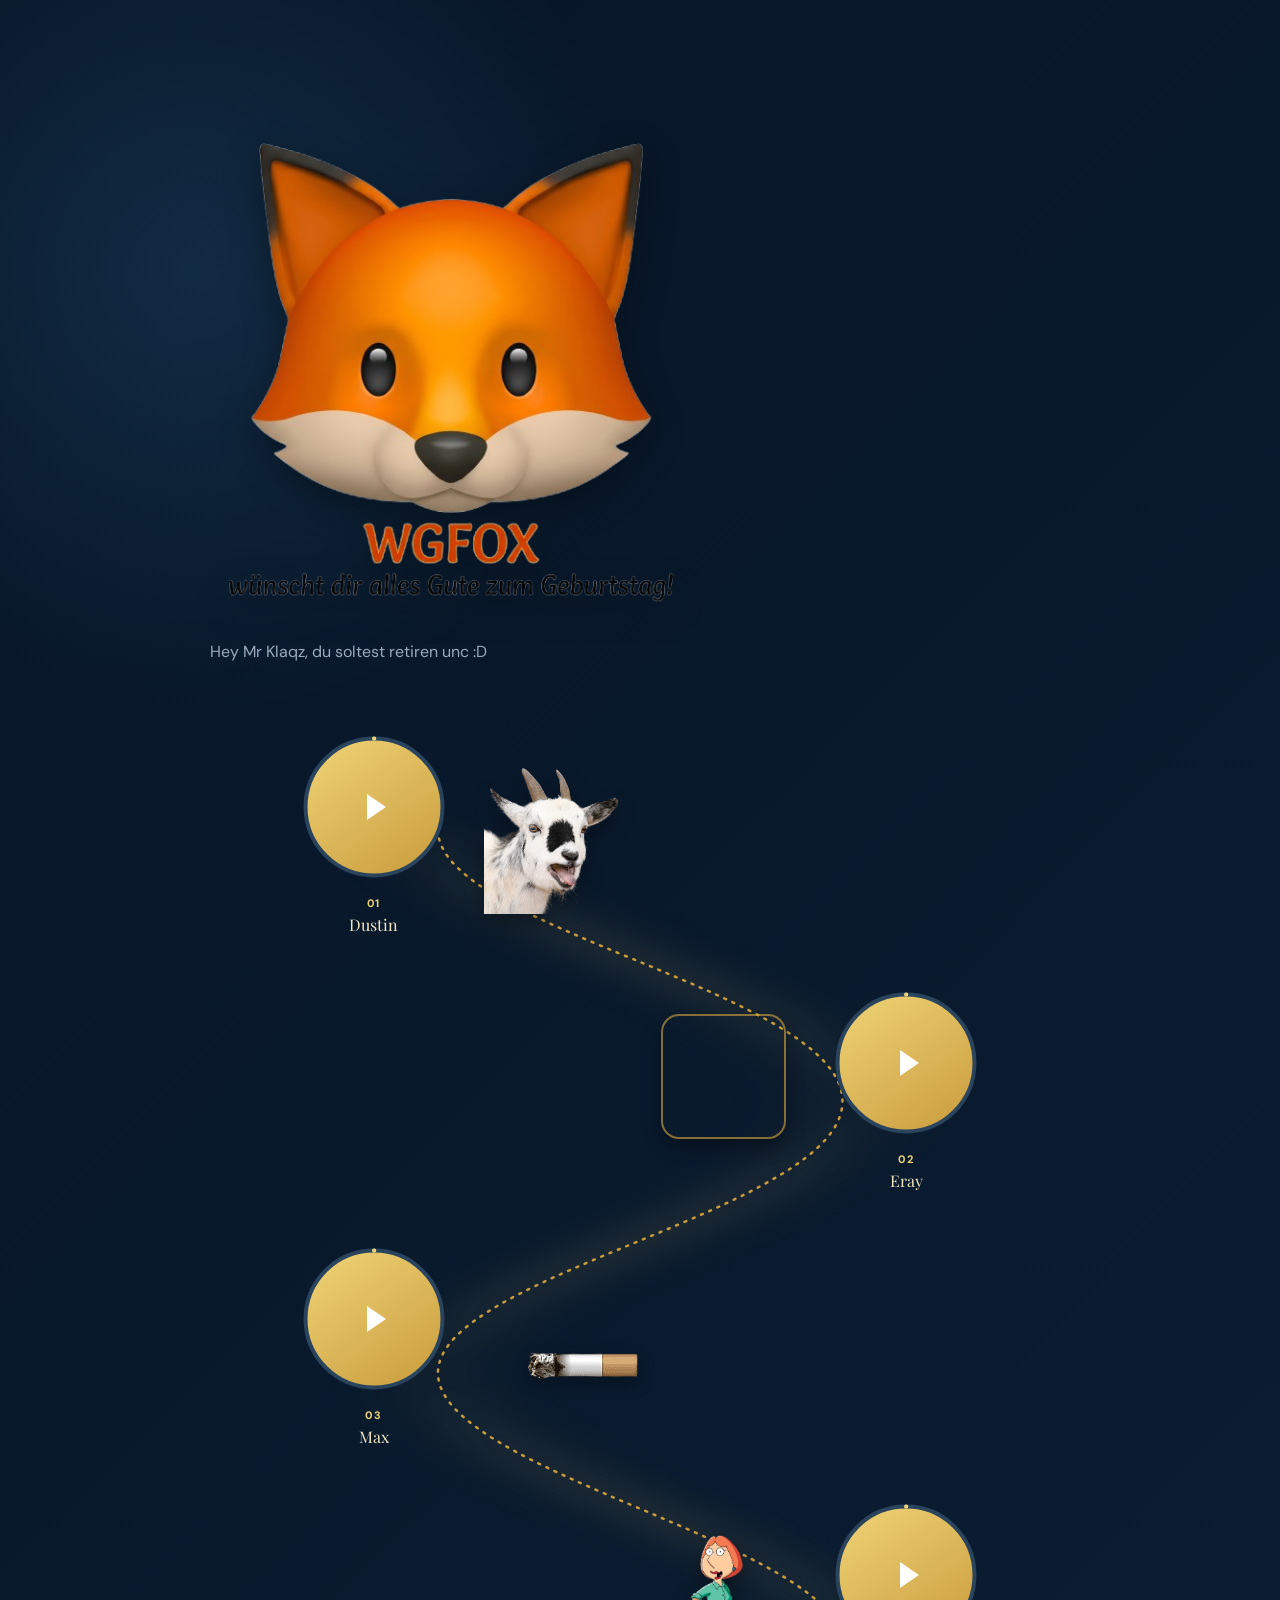
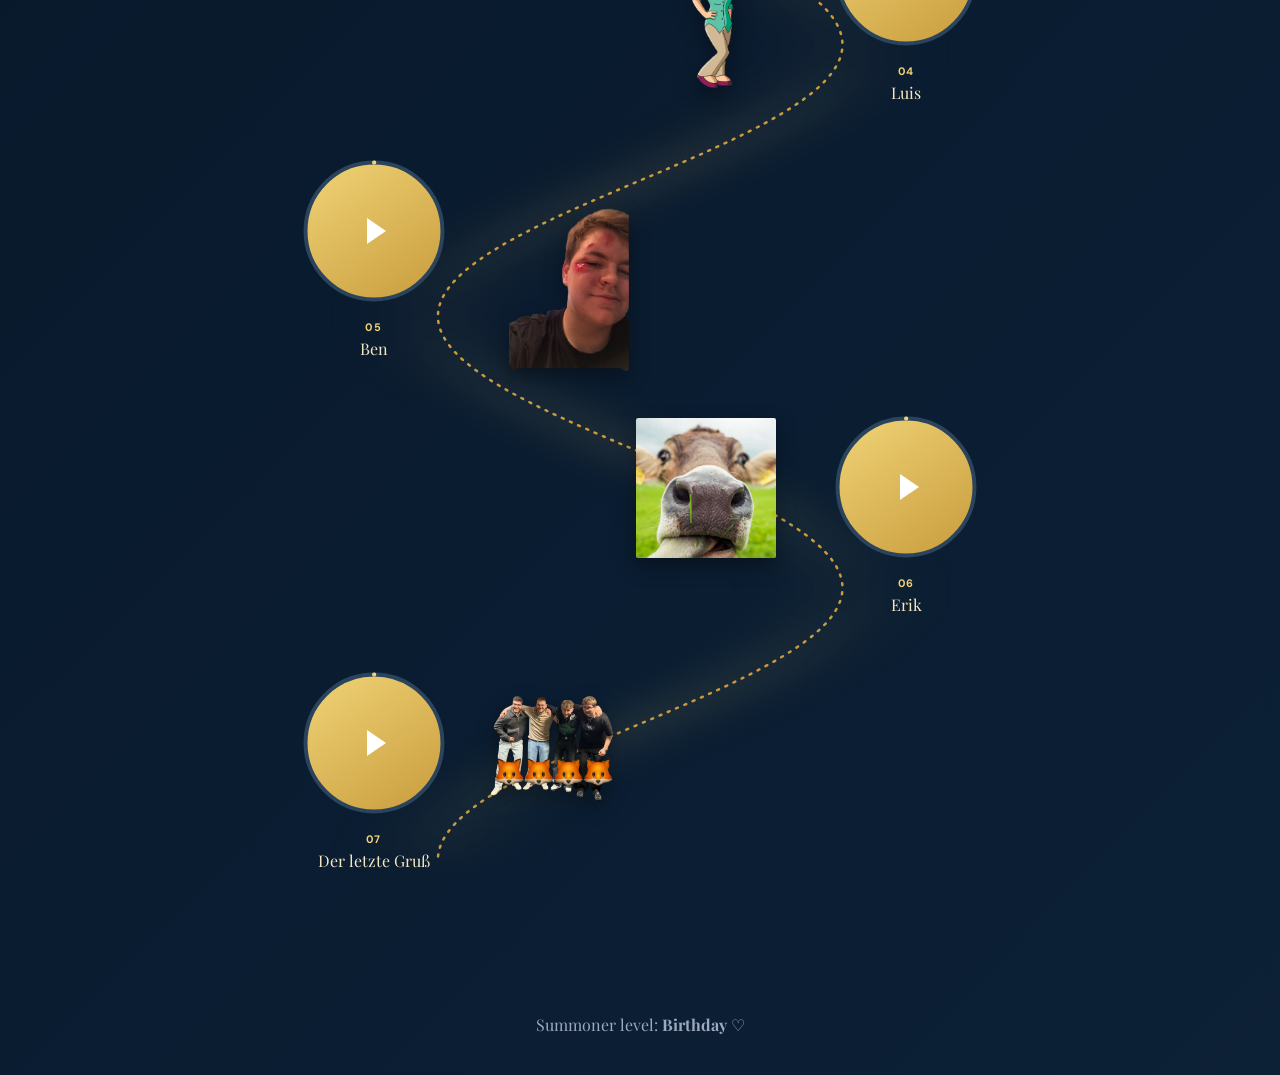
==== index.html @ 8892eaad "Create birthday audio website Co-authored-by: Copilot <223556219+Copilot@users.noreply.github.com>" ====
<!doctype html>
<html lang="de">
  <head>
    <meta charset="UTF-8" />
    <meta
      name="viewport"
      content="width=device-width, initial-scale=1, maximum-scale=1, user-scalable=no"
    />
    <meta name="theme-color" content="#071526" />
    <meta
      name="description"
      content="Happy Birthday Mr Klaqz - persönliche Audionachrichten."
    />
    <title>Happy Birthday Mr Klaqz</title>
    <link rel="preconnect" href="https://fonts.googleapis.com" />
    <link rel="preconnect" href="https://fonts.gstatic.com" crossorigin />
    <link
      href="https://fonts.googleapis.com/css2?family=DM+Sans:wght@400;500;700&family=Playfair+Display:wght@600;700&display=swap"
      rel="stylesheet"
    />
    <link rel="stylesheet" href="styles.css" />
    <script src="script.js" defer></script>
  </head>
  <body>
    <main class="page-shell">
      <header class="intro">
        <img
          class="birthday-image"
          src="media/Gemini_Generated_Image_egxmivegxmivegxm-removebg-preview.png"
          alt="WGFOX wünscht dir alles Gute zum Geburtstag"
        />
        <p class="intro-copy">
          Hey Mr Klaqz, du soltest retiren unc :D
        </p>
      </header>

      <section class="audio-grid" aria-label="Audionachrichten">
        <svg class="timeline-path" viewBox="0 0 100 1000" preserveAspectRatio="none" aria-hidden="true">
          <path class="timeline-glow" d="M22 55 C22 110 78 145 78 205 S22 300 22 355 S78 450 78 505 S22 600 22 655 S78 750 78 805 S22 900 22 955" />
          <path class="timeline-line" d="M22 55 C22 110 78 145 78 205 S22 300 22 355 S78 450 78 505 S22 600 22 655 S78 750 78 805 S22 900 22 955" />
        </svg>
        <div class="audio-row" aria-label="Erste Reihe">
          <article class="audio-card" data-audio="audio/Dustin.mp3">
          <div class="start-station">
            <button class="audio-button" type="button" aria-label="Nachricht 1 abspielen">
              <svg class="progress-ring" viewBox="0 0 120 120" aria-hidden="true">
                <circle class="ring-track" cx="60" cy="60" r="52" />
                <circle class="ring-progress" cx="60" cy="60" r="52" />
              </svg>
              <span class="play-icon" aria-hidden="true"></span>
              <span class="pause-icon" aria-hidden="true"><i></i><i></i></span>
            </button>
            <img class="wgfox-side-image" src="media/Goat_-_Colchester_Zoo-removebg-preview.png" alt="Ziege" />
          </div>
          <div class="audio-label">
            <span class="audio-number">01</span>
            <span class="audio-title">Dustin</span>
          </div>
          <audio preload="none"><source src="audio/Dustin.mp3" type="audio/mpeg" /></audio>
          <p class="audio-status" role="status"></p>
          </article>

          <article class="audio-card" data-audio="audio/ErayAudio.mp3">
          <button class="audio-button" type="button" aria-label="Nachricht 2 abspielen">
            <svg class="progress-ring" viewBox="0 0 120 120" aria-hidden="true">
              <circle class="ring-track" cx="60" cy="60" r="52" />
              <circle class="ring-progress" cx="60" cy="60" r="52" />
            </svg>
            <span class="play-icon" aria-hidden="true"></span>
            <span class="pause-icon" aria-hidden="true"><i></i><i></i></span>
          </button>
          <video class="jarvan-video" autoplay muted loop playsinline aria-label="Jarvan Video">
            <source src="media/jarvan.mp4" type="video/mp4" />
          </video>
          <div class="audio-label">
            <span class="audio-number">02</span>
            <span class="audio-title">Eray</span>
          </div>
          <audio preload="none"><source src="audio/ErayAudio.mp3" type="audio/mpeg" /></audio>
          <p class="audio-status" role="status"></p>
          </article>
        </div>

        <div class="audio-row" aria-label="Zweite Reihe">
          <article class="audio-card" data-audio="audio/MaxAudio.mp3">
          <button class="audio-button" type="button" aria-label="Nachricht 3 abspielen">
            <svg class="progress-ring" viewBox="0 0 120 120" aria-hidden="true">
              <circle class="ring-track" cx="60" cy="60" r="52" />
              <circle class="ring-progress" cx="60" cy="60" r="52" />
            </svg>
            <span class="play-icon" aria-hidden="true"></span>
            <span class="pause-icon" aria-hidden="true"><i></i><i></i></span>
          </button>
          <img class="cigarette-image" src="media/Zigarette.png" alt="Zigarette" />
          <div class="audio-label">
            <span class="audio-number">03</span>
            <span class="audio-title">Max</span>
          </div>
          <audio preload="none"><source src="audio/MaxAudio.mp3" type="audio/mpeg" /></audio>
          <p class="audio-status" role="status"></p>
          </article>

          <article class="audio-card" data-audio="audio/Luis.mp3">
          <button class="audio-button" type="button" aria-label="Nachricht 4 abspielen">
            <svg class="progress-ring" viewBox="0 0 120 120" aria-hidden="true">
              <circle class="ring-track" cx="60" cy="60" r="52" />
              <circle class="ring-progress" cx="60" cy="60" r="52" />
            </svg>
            <span class="play-icon" aria-hidden="true"></span>
            <span class="pause-icon" aria-hidden="true"><i></i><i></i></span>
          </button>
          <img
            class="family-guy-image"
            src="media/FamilyGuy_Single_LoisPose_R7-removebg-preview.png"
            alt="Family Guy Figur"
          />
          <div class="audio-label">
            <span class="audio-number">04</span>
            <span class="audio-title">Luis</span>
          </div>
          <audio preload="none"><source src="audio/Luis.mp3" type="audio/mpeg" /></audio>
          <p class="audio-status" role="status"></p>
          </article>
        </div>
        <div class="audio-row" aria-label="Dritte Reihe">
          <article class="audio-card" data-audio="audio/BenAudio.mp3">
            <button class="audio-button" type="button" aria-label="Nachricht 5 abspielen">
              <svg class="progress-ring" viewBox="0 0 120 120" aria-hidden="true">
                <circle class="ring-track" cx="60" cy="60" r="52" />
                <circle class="ring-progress" cx="60" cy="60" r="52" />
              </svg>
              <span class="play-icon" aria-hidden="true"></span>
              <span class="pause-icon" aria-hidden="true"><i></i><i></i></span>
            </button>
            <img class="ben-image" src="media/Ben.png" alt="Ben" />
            <div class="audio-label">
              <span class="audio-number">05</span>
              <span class="audio-title">Ben</span>
            </div>
            <audio preload="none"><source src="audio/BenAudio.mp3" type="audio/mpeg" /></audio>
            <p class="audio-status" role="status"></p>
          </article>

          <article class="audio-card" data-audio="audio/ErikAudio.mp3">
            <button class="audio-button" type="button" aria-label="Nachricht 6 abspielen">
              <svg class="progress-ring" viewBox="0 0 120 120" aria-hidden="true">
                <circle class="ring-track" cx="60" cy="60" r="52" />
                <circle class="ring-progress" cx="60" cy="60" r="52" />
              </svg>
              <span class="play-icon" aria-hidden="true"></span>
              <span class="pause-icon" aria-hidden="true"><i></i><i></i></span>
            </button>
            <img class="station-six-image" src="media/73f90fd2d8827d2e27d30ad520fdd6305267eca7_full.jpg" alt="Bild neben Station 06" />
            <div class="audio-label">
              <span class="audio-number">06</span>
              <span class="audio-title">Erik</span>
            </div>
            <audio preload="none"><source src="audio/ErikAudio.mp3" type="audio/mpeg" /></audio>
            <p class="audio-status" role="status"></p>
          </article>

          <article class="audio-card" data-audio="audio/Song.mp3">
            <button class="audio-button" type="button" aria-label="Nachricht 7 abspielen">
              <svg class="progress-ring" viewBox="0 0 120 120" aria-hidden="true">
                <circle class="ring-track" cx="60" cy="60" r="52" />
                <circle class="ring-progress" cx="60" cy="60" r="52" />
              </svg>
              <span class="play-icon" aria-hidden="true"></span>
              <span class="pause-icon" aria-hidden="true"><i></i><i></i></span>
            </button>
            <img class="wgfox-final-image" src="media/wgtfox-removebg-preview.png" alt="WGFOX" />
            <div class="audio-label">
              <span class="audio-number">07</span>
              <span class="audio-title">Der letzte Gruß</span>
            </div>
            <audio preload="none"><source src="audio/Song.mp3" type="audio/mpeg" /></audio>
            <p class="audio-status" role="status"></p>
          </article>
        </div>
      </section>

      <footer class="footer-note">Summoner level: <strong>Birthday</strong> ♡</footer>
    </main>
  </body>
</html>
---- styles.css ----
:root {
  --paper: #071526;
  --paper-light: #0c2036;
  --ink: #f4e8c1;
  --muted: #9daabd;
  --accent: #c89b3c;
  --accent-bright: #f0d477;
  --accent-dark: #8b6721;
  --card: rgba(12, 32, 54, 0.88);
  --ring-track: #29445c;
  --shadow: 0 18px 45px rgba(0, 0, 0, 0.28);
}

* { box-sizing: border-box; }

html {
  overflow-x: hidden;
}

body {
  min-width: 320px;
  overflow-x: hidden;
  margin: 0;
  color: var(--ink);
  background:
    radial-gradient(circle at 15% 10%, rgba(38, 84, 121, 0.34), transparent 28rem),
    linear-gradient(135deg, var(--paper), var(--paper-light));
  font-family: "DM Sans", sans-serif;
}

.page-shell {
  width: min(100% - 40px, 860px);
  min-height: 100svh;
  margin: 0 auto;
  padding: clamp(68px, 12vw, 125px) 0 40px;
}

.intro { max-width: 650px; margin-bottom: 65px; }
.birthday-image {
  display: block;
  width: min(100%, 480px);
  height: auto;
  margin: 0 0 34px;
  filter: drop-shadow(0 12px 18px rgba(0, 0, 0, 0.35));
}

.intro-copy {
  max-width: 330px;
  margin: 28px 0 0;
  color: var(--muted);
  font-size: 1rem;
  line-height: 1.65;
}

.audio-grid {
  position: relative;
  display: flex;
  flex-direction: column;
  gap: 0;
  padding: 8px 8% 12px;
}

.timeline-path {
  position: absolute;
  z-index: 0;
  top: 0;
  bottom: 0;
  left: 8%;
  width: 84%;
  height: 100%;
  overflow: visible;
  pointer-events: none;
}

.timeline-path path {
  fill: none;
  stroke-linecap: round;
  vector-effect: non-scaling-stroke;
}

.timeline-glow {
  stroke: rgba(240, 212, 119, 0.22);
  stroke-width: 13;
  filter: blur(7px);
}

.timeline-line {
  stroke: var(--accent);
  stroke-width: 2.5;
  stroke-dasharray: 2 7;
  filter: drop-shadow(0 0 5px rgba(240, 212, 119, 0.9));
}

.audio-row {
  position: relative;
  z-index: 1;
  display: contents;
}

.audio-card {
  position: relative;
  width: 190px;
  min-height: 245px;
  padding: 0 0 20px;
  text-align: center;
  transition: transform 180ms ease;
}

.audio-card:nth-child(odd) { align-self: flex-start; }
.audio-card:nth-child(even) { align-self: flex-end; }
.audio-card:hover { transform: translateY(-4px); }

.start-station {
  position: static;
}

.wgfox-side-image {
  position: absolute;
  top: 16px;
  left: 205px;
  width: 140px;
  height: auto;
  filter: drop-shadow(0 8px 10px rgba(0, 0, 0, 0.35));
}

.wgfox-final-image {
  position: absolute;
  top: 0;
  left: 205px;
  width: 140px;
  height: auto;
  filter: drop-shadow(0 8px 10px rgba(0, 0, 0, 0.35));
}

.station-six-image {
  position: absolute;
  top: 0;
  left: -175px;
  width: 140px;
  height: auto;
  filter: drop-shadow(0 8px 10px rgba(0, 0, 0, 0.35));
}

.jarvan-video {
  position: absolute;
  top: 20px;
  left: -150px;
  width: 125px;
  height: 125px;
  border: 2px solid rgba(200, 155, 60, 0.65);
  border-radius: 18px;
  object-fit: cover;
  box-shadow: 0 8px 18px rgba(0, 0, 0, 0.35);
}

.cigarette-image {
  position: absolute;
  top: 24px;
  left: 170px;
  width: 270px;
  height: auto;
  filter: drop-shadow(0 6px 8px rgba(0, 0, 0, 0.3));
}

.family-guy-image {
  position: absolute;
  top: 0;
  left: -175px;
  width: 160px;
  height: auto;
  filter: drop-shadow(0 8px 10px rgba(0, 0, 0, 0.35));
}

.ben-image {
  position: absolute;
  top: -28px;
  left: 230px;
  width: 120px;
  height: auto;
  filter: drop-shadow(0 8px 10px rgba(0, 0, 0, 0.35));
}

.audio-button {
  position: relative;
  display: grid;
  width: 138px;
  height: 138px;
  margin: 0 auto 20px;
  padding: 0;
  place-items: center;
  border: 0;
  border-radius: 50%;
  color: white;
  background: linear-gradient(145deg, var(--accent-bright), var(--accent));
  cursor: pointer;
  -webkit-tap-highlight-color: transparent;
  transition: transform 180ms ease, background 180ms ease;
}

.audio-button:hover { background: var(--accent); transform: scale(1.035); }
.audio-button:focus-visible { outline: 3px solid var(--accent-bright); outline-offset: 5px; }
.progress-ring { position: absolute; inset: -10px; width: calc(100% + 20px); height: calc(100% + 20px); transform: rotate(-90deg); overflow: visible; }
.progress-ring circle { fill: none; stroke-width: 3; }
.ring-track { stroke: var(--ring-track); }
.ring-progress {
  stroke: var(--accent-bright);
  stroke-linecap: round;
  stroke-dasharray: 327;
  stroke-dashoffset: 327;
  transition: stroke-dashoffset 100ms linear;
}

.play-icon {
  width: 0;
  height: 0;
  margin-left: 6px;
  border-top: 13px solid transparent;
  border-bottom: 13px solid transparent;
  border-left: 19px solid white;
}

.pause-icon { display: none; gap: 5px; }
.pause-icon i { display: block; width: 6px; height: 23px; border-radius: 2px; background: white; }
.is-playing .play-icon { display: none; }
.is-playing .pause-icon { display: flex; }

.audio-label { display: flex; flex-direction: column; gap: 5px; }
.audio-number { color: var(--accent-bright); font-size: 0.68rem; font-weight: 700; letter-spacing: 0.13em; }
.audio-title { min-height: 2.5em; font-family: "Playfair Display", Georgia, serif; font-size: 1rem; line-height: 1.25; }
.audio-status { min-height: 1em; margin: 8px 0 0; color: var(--accent-bright); font-size: 0.68rem; }
.footer-note { margin-top: 72px; color: var(--muted); font-family: "Playfair Display", Georgia, serif; font-size: 1rem; text-align: center; }

@media (max-width: 700px) {
  .page-shell { width: min(100% - 32px, 500px); padding-top: 60px; }
  .intro { margin-bottom: 48px; }
  .audio-grid { padding-right: 4%; padding-left: 4%; }
  .timeline-path { left: 4%; width: 92%; }
  .audio-card { width: 170px; min-height: 225px; }
  .wgfox-side-image {
    top: 12px;
    left: 188px;
    width: 145px;
  }
  .wgfox-final-image {
    top: 0;
    left: 188px;
    width: 115px;
  }
  .station-six-image {
    top: 0;
    left: -145px;
    width: 115px;
  }
  .jarvan-video {
    top: 12px;
    left: -126px;
    width: 105px;
    height: 105px;
  }
  .cigarette-image {
    top: 24px;
    left: 160px;
    width: 190px;
  }
  .family-guy-image {
    top: 0;
    left: -145px;
    width: 135px;
  }
  .ben-image {
    top: -24px;
    left: 185px;
    width: 100px;
  }
  .audio-button { width: 118px; height: 118px; }
  .play-icon { border-top-width: 11px; border-bottom-width: 11px; border-left-width: 16px; }
  .pause-icon i { height: 20px; width: 5px; }
}

@media (max-width: 380px) {
  .page-shell { width: min(100% - 24px, 500px); }
  .audio-card { padding-left: 8px; padding-right: 8px; }
}
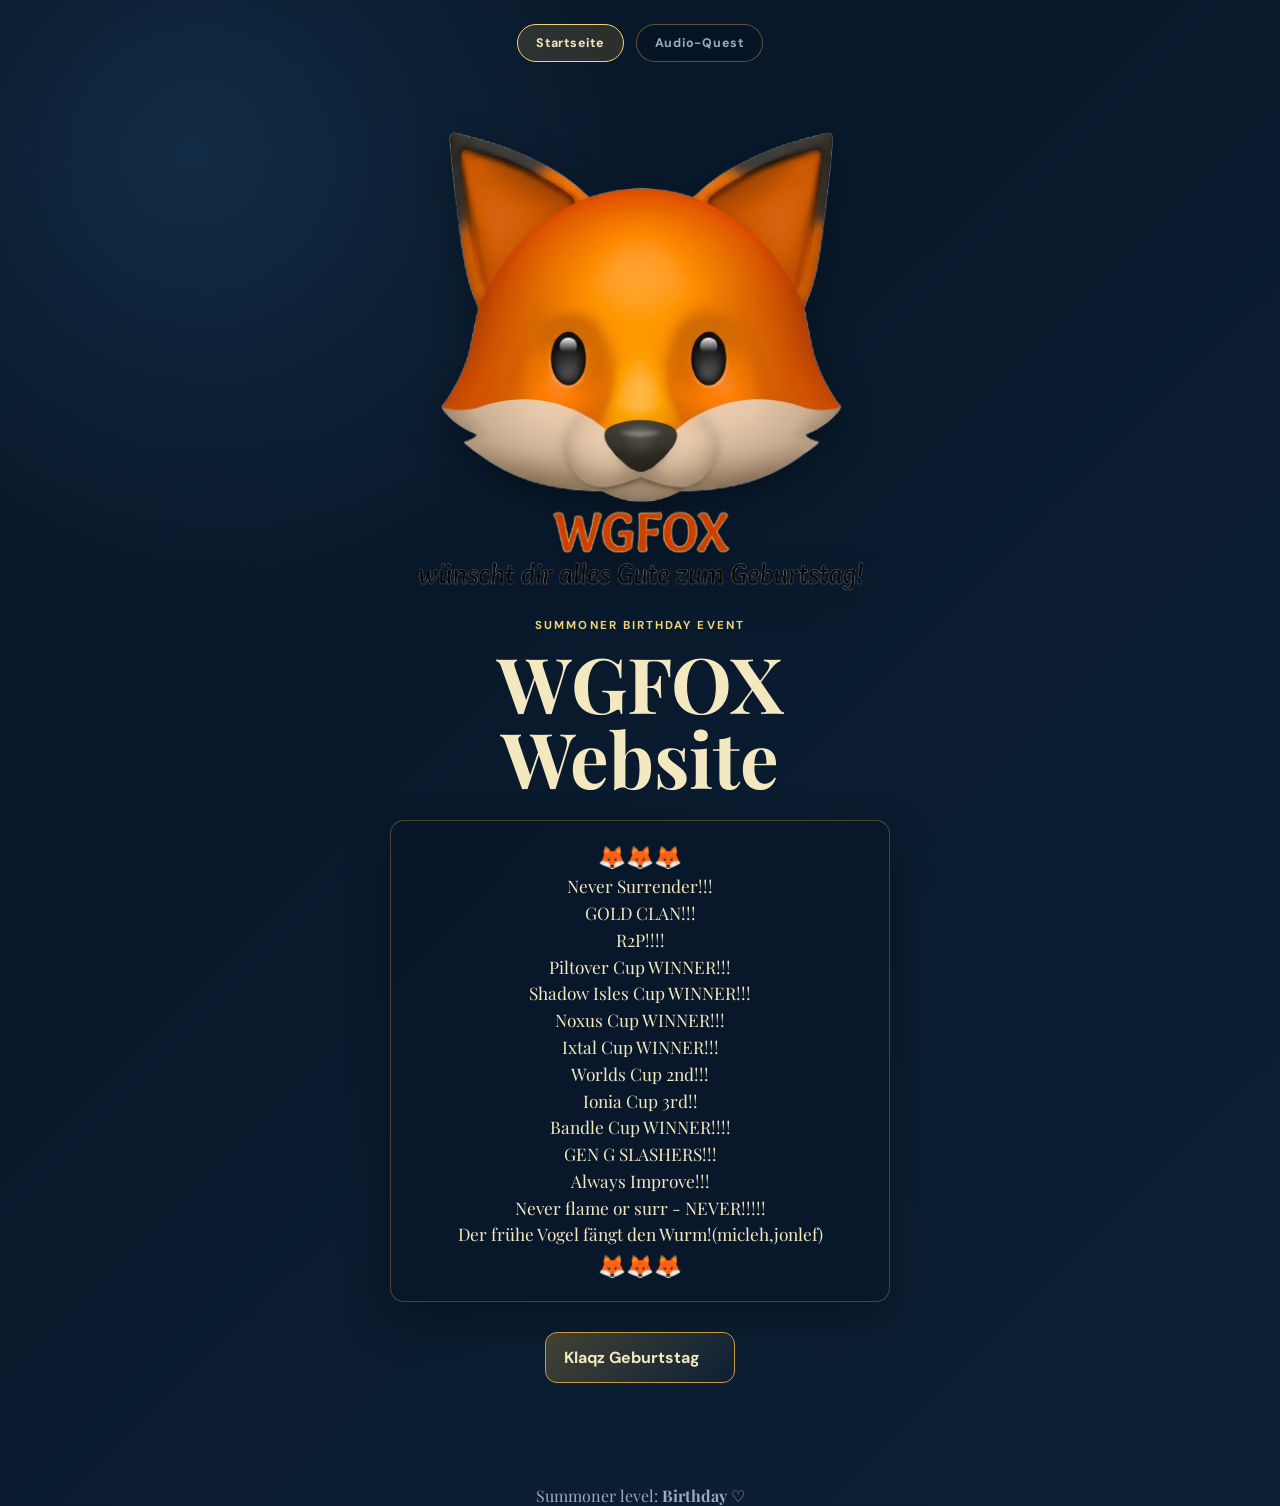
==== commit 16e37707: "Add WGFOX homepage message Co-authored-by: Copilot <223556219+Copilot@users.noreply.github.com>" ====
--- a/index.html
+++ b/index.html
@@ -9,9 +9,9 @@
     <meta name="theme-color" content="#071526" />
     <meta
       name="description"
-      content="Happy Birthday Mr Klaqz - persönliche Audionachrichten."
+      content="Die Geburtstags-Quest für Mr Klaqz."
     />
-    <title>Happy Birthday Mr Klaqz</title>
+    <title>Mr Klaqz – Startseite</title>
     <link rel="preconnect" href="https://fonts.googleapis.com" />
     <link rel="preconnect" href="https://fonts.gstatic.com" crossorigin />
     <link
@@ -19,167 +19,48 @@
       rel="stylesheet"
     />
     <link rel="stylesheet" href="styles.css" />
-    <script src="script.js" defer></script>
   </head>
   <body>
-    <main class="page-shell">
-      <header class="intro">
+    <nav class="site-nav" aria-label="Hauptnavigation">
+      <a class="active" href="index.html">Startseite</a>
+      <a href="birthday.html">Audio-Quest</a>
+    </nav>
+
+    <main class="home-shell">
+      <section class="home-hero">
         <img
-          class="birthday-image"
+          class="home-image"
           src="media/Gemini_Generated_Image_egxmivegxmivegxm-removebg-preview.png"
           alt="WGFOX wünscht dir alles Gute zum Geburtstag"
         />
-        <p class="intro-copy">
-          Hey Mr Klaqz, du soltest retiren unc :D
-        </p>
-      </header>
-
-      <section class="audio-grid" aria-label="Audionachrichten">
-        <svg class="timeline-path" viewBox="0 0 100 1000" preserveAspectRatio="none" aria-hidden="true">
-          <path class="timeline-glow" d="M22 55 C22 110 78 145 78 205 S22 300 22 355 S78 450 78 505 S22 600 22 655 S78 750 78 805 S22 900 22 955" />
-          <path class="timeline-line" d="M22 55 C22 110 78 145 78 205 S22 300 22 355 S78 450 78 505 S22 600 22 655 S78 750 78 805 S22 900 22 955" />
-        </svg>
-        <div class="audio-row" aria-label="Erste Reihe">
-          <article class="audio-card" data-audio="audio/Dustin.mp3">
-          <div class="start-station">
-            <button class="audio-button" type="button" aria-label="Nachricht 1 abspielen">
-              <svg class="progress-ring" viewBox="0 0 120 120" aria-hidden="true">
-                <circle class="ring-track" cx="60" cy="60" r="52" />
-                <circle class="ring-progress" cx="60" cy="60" r="52" />
-              </svg>
-              <span class="play-icon" aria-hidden="true"></span>
-              <span class="pause-icon" aria-hidden="true"><i></i><i></i></span>
-            </button>
-            <img class="wgfox-side-image" src="media/Goat_-_Colchester_Zoo-removebg-preview.png" alt="Ziege" />
-          </div>
-          <div class="audio-label">
-            <span class="audio-number">01</span>
-            <span class="audio-title">Dustin</span>
-          </div>
-          <audio preload="none"><source src="audio/Dustin.mp3" type="audio/mpeg" /></audio>
-          <p class="audio-status" role="status"></p>
-          </article>
-
-          <article class="audio-card" data-audio="audio/ErayAudio.mp3">
-          <button class="audio-button" type="button" aria-label="Nachricht 2 abspielen">
-            <svg class="progress-ring" viewBox="0 0 120 120" aria-hidden="true">
-              <circle class="ring-track" cx="60" cy="60" r="52" />
-              <circle class="ring-progress" cx="60" cy="60" r="52" />
-            </svg>
-            <span class="play-icon" aria-hidden="true"></span>
-            <span class="pause-icon" aria-hidden="true"><i></i><i></i></span>
-          </button>
-          <video class="jarvan-video" autoplay muted loop playsinline aria-label="Jarvan Video">
-            <source src="media/jarvan.mp4" type="video/mp4" />
-          </video>
-          <div class="audio-label">
-            <span class="audio-number">02</span>
-            <span class="audio-title">Eray</span>
-          </div>
-          <audio preload="none"><source src="audio/ErayAudio.mp3" type="audio/mpeg" /></audio>
-          <p class="audio-status" role="status"></p>
-          </article>
+        <p class="eyebrow">Summoner birthday event</p>
+        <h1>WGFOX<br />Website</h1>
+        <div class="wgfox-message">
+          <div>🦊🦊🦊</div>
+          <div>Never Surrender!!!</div>
+          <div>GOLD CLAN!!!</div>
+          <div>R2P!!!!</div>
+          <div>Piltover Cup WINNER!!!</div>
+          <div>Shadow Isles Cup WINNER!!!</div>
+          <div>Noxus Cup WINNER!!!</div>
+          <div>Ixtal Cup WINNER!!!</div>
+          <div>Worlds Cup 2nd!!!</div>
+          <div>Ionia Cup 3rd!!</div>
+          <div>Bandle Cup WINNER!!!!</div>
+          <div>GEN G SLASHERS!!!</div>
+          <div>Always Improve!!!</div>
+          <div>Never flame or surr - NEVER!!!!!</div>
+          <div>Der frühe Vogel fängt den Wurm!(micleh,jonlef)</div>
+          <div>🦊🦊🦊</div>
         </div>
-
-        <div class="audio-row" aria-label="Zweite Reihe">
-          <article class="audio-card" data-audio="audio/MaxAudio.mp3">
-          <button class="audio-button" type="button" aria-label="Nachricht 3 abspielen">
-            <svg class="progress-ring" viewBox="0 0 120 120" aria-hidden="true">
-              <circle class="ring-track" cx="60" cy="60" r="52" />
-              <circle class="ring-progress" cx="60" cy="60" r="52" />
-            </svg>
-            <span class="play-icon" aria-hidden="true"></span>
-            <span class="pause-icon" aria-hidden="true"><i></i><i></i></span>
-          </button>
-          <img class="cigarette-image" src="media/Zigarette.png" alt="Zigarette" />
-          <div class="audio-label">
-            <span class="audio-number">03</span>
-            <span class="audio-title">Max</span>
-          </div>
-          <audio preload="none"><source src="audio/MaxAudio.mp3" type="audio/mpeg" /></audio>
-          <p class="audio-status" role="status"></p>
-          </article>
-
-          <article class="audio-card" data-audio="audio/Luis.mp3">
-          <button class="audio-button" type="button" aria-label="Nachricht 4 abspielen">
-            <svg class="progress-ring" viewBox="0 0 120 120" aria-hidden="true">
-              <circle class="ring-track" cx="60" cy="60" r="52" />
-              <circle class="ring-progress" cx="60" cy="60" r="52" />
-            </svg>
-            <span class="play-icon" aria-hidden="true"></span>
-            <span class="pause-icon" aria-hidden="true"><i></i><i></i></span>
-          </button>
-          <img
-            class="family-guy-image"
-            src="media/FamilyGuy_Single_LoisPose_R7-removebg-preview.png"
-            alt="Family Guy Figur"
-          />
-          <div class="audio-label">
-            <span class="audio-number">04</span>
-            <span class="audio-title">Luis</span>
-          </div>
-          <audio preload="none"><source src="audio/Luis.mp3" type="audio/mpeg" /></audio>
-          <p class="audio-status" role="status"></p>
-          </article>
-        </div>
-        <div class="audio-row" aria-label="Dritte Reihe">
-          <article class="audio-card" data-audio="audio/BenAudio.mp3">
-            <button class="audio-button" type="button" aria-label="Nachricht 5 abspielen">
-              <svg class="progress-ring" viewBox="0 0 120 120" aria-hidden="true">
-                <circle class="ring-track" cx="60" cy="60" r="52" />
-                <circle class="ring-progress" cx="60" cy="60" r="52" />
-              </svg>
-              <span class="play-icon" aria-hidden="true"></span>
-              <span class="pause-icon" aria-hidden="true"><i></i><i></i></span>
-            </button>
-            <img class="ben-image" src="media/Ben.png" alt="Ben" />
-            <div class="audio-label">
-              <span class="audio-number">05</span>
-              <span class="audio-title">Ben</span>
-            </div>
-            <audio preload="none"><source src="audio/BenAudio.mp3" type="audio/mpeg" /></audio>
-            <p class="audio-status" role="status"></p>
-          </article>
-
-          <article class="audio-card" data-audio="audio/ErikAudio.mp3">
-            <button class="audio-button" type="button" aria-label="Nachricht 6 abspielen">
-              <svg class="progress-ring" viewBox="0 0 120 120" aria-hidden="true">
-                <circle class="ring-track" cx="60" cy="60" r="52" />
-                <circle class="ring-progress" cx="60" cy="60" r="52" />
-              </svg>
-              <span class="play-icon" aria-hidden="true"></span>
-              <span class="pause-icon" aria-hidden="true"><i></i><i></i></span>
-            </button>
-            <img class="station-six-image" src="media/73f90fd2d8827d2e27d30ad520fdd6305267eca7_full.jpg" alt="Bild neben Station 06" />
-            <div class="audio-label">
-              <span class="audio-number">06</span>
-              <span class="audio-title">Erik</span>
-            </div>
-            <audio preload="none"><source src="audio/ErikAudio.mp3" type="audio/mpeg" /></audio>
-            <p class="audio-status" role="status"></p>
-          </article>
-
-          <article class="audio-card" data-audio="audio/Song.mp3">
-            <button class="audio-button" type="button" aria-label="Nachricht 7 abspielen">
-              <svg class="progress-ring" viewBox="0 0 120 120" aria-hidden="true">
-                <circle class="ring-track" cx="60" cy="60" r="52" />
-                <circle class="ring-progress" cx="60" cy="60" r="52" />
-              </svg>
-              <span class="play-icon" aria-hidden="true"></span>
-              <span class="pause-icon" aria-hidden="true"><i></i><i></i></span>
-            </button>
-            <img class="wgfox-final-image" src="media/wgtfox-removebg-preview.png" alt="WGFOX" />
-            <div class="audio-label">
-              <span class="audio-number">07</span>
-              <span class="audio-title">Der letzte Gruß</span>
-            </div>
-            <audio preload="none"><source src="audio/Song.mp3" type="audio/mpeg" /></audio>
-            <p class="audio-status" role="status"></p>
-          </article>
+        <div class="home-tabs" role="navigation" aria-label="Quest-Bereiche">
+          <a class="home-tab primary" href="birthday.html">
+            Klaqz Geburtstag
+          </a>
         </div>
       </section>
+    </main>
 
-      <footer class="footer-note">Summoner level: <strong>Birthday</strong> ♡</footer>
-    </main>
+    <footer class="footer-note">Summoner level: <strong>Birthday</strong> ♡</footer>
   </body>
 </html>
--- a/styles.css
+++ b/styles.css
@@ -26,6 +26,135 @@
     radial-gradient(circle at 15% 10%, rgba(38, 84, 121, 0.34), transparent 28rem),
     linear-gradient(135deg, var(--paper), var(--paper-light));
   font-family: "DM Sans", sans-serif;
+}
+
+.site-nav {
+  position: relative;
+  z-index: 3;
+  display: flex;
+  justify-content: center;
+  gap: 12px;
+  padding: 24px 16px 0;
+}
+
+.site-nav a,
+.home-tab {
+  border: 1px solid rgba(200, 155, 60, 0.45);
+  color: var(--muted);
+  background: rgba(7, 21, 38, 0.7);
+  text-decoration: none;
+  transition: color 180ms ease, border-color 180ms ease, background 180ms ease;
+}
+
+.site-nav a {
+  padding: 10px 18px;
+  border-radius: 999px;
+  font-size: 0.78rem;
+  font-weight: 700;
+  letter-spacing: 0.06em;
+}
+
+.site-nav a:hover,
+.site-nav a.active,
+.home-tab:hover {
+  border-color: var(--accent-bright);
+  color: var(--ink);
+  background: rgba(200, 155, 60, 0.18);
+}
+
+.home-shell {
+  display: grid;
+  min-height: calc(100svh - 92px);
+  place-items: center;
+  width: min(100% - 40px, 860px);
+  margin: 0 auto;
+  padding: 52px 0 30px;
+}
+
+.home-hero {
+  max-width: 620px;
+  text-align: center;
+}
+
+.home-image {
+  display: block;
+  width: min(100%, 480px);
+  height: auto;
+  margin: 0 auto 24px;
+  filter: drop-shadow(0 12px 18px rgba(0, 0, 0, 0.35));
+}
+
+.eyebrow {
+  margin: 0 0 12px;
+  color: var(--accent-bright);
+  font-size: 0.72rem;
+  font-weight: 700;
+  letter-spacing: 0.18em;
+  text-transform: uppercase;
+}
+
+h1 {
+  margin: 0;
+  color: var(--ink);
+  font-family: "Playfair Display", Georgia, serif;
+  font-size: clamp(2.4rem, 8vw, 4.8rem);
+  line-height: 0.98;
+}
+
+.home-copy {
+  max-width: 440px;
+  margin: 24px auto 30px;
+  color: var(--muted);
+  line-height: 1.65;
+}
+
+.wgfox-message {
+  max-width: 560px;
+  margin: 24px auto 30px;
+  padding: 18px 22px;
+  border: 1px solid rgba(200, 155, 60, 0.35);
+  border-radius: 14px;
+  color: var(--ink);
+  background: rgba(7, 21, 38, 0.58);
+  box-shadow: var(--shadow);
+  font-family: "Playfair Display", Georgia, serif;
+  font-size: clamp(0.9rem, 2.4vw, 1.08rem);
+  line-height: 1.55;
+  text-align: center;
+}
+
+.wgfox-message div:first-child,
+.wgfox-message div:last-child {
+  color: var(--accent-bright);
+  font-size: 1.3em;
+}
+
+.home-tabs {
+  display: flex;
+  justify-content: center;
+  flex-wrap: wrap;
+  gap: 12px;
+}
+
+.home-tab {
+  display: flex;
+  align-items: center;
+  gap: 10px;
+  min-width: 190px;
+  padding: 14px 18px;
+  border-radius: 12px;
+  font-weight: 700;
+}
+
+.home-tab span {
+  color: var(--accent-bright);
+  font-size: 0.72rem;
+}
+
+.home-tab.primary {
+  border-color: var(--accent);
+  background: linear-gradient(135deg, rgba(200, 155, 60, 0.3), rgba(12, 32, 54, 0.9));
+  color: var(--ink);
 }
 
 .page-shell {
@@ -231,6 +360,10 @@
 .footer-note { margin-top: 72px; color: var(--muted); font-family: "Playfair Display", Georgia, serif; font-size: 1rem; text-align: center; }
 
 @media (max-width: 700px) {
+  .site-nav { padding-top: 16px; }
+  .home-shell { width: min(100% - 32px, 500px); padding-top: 28px; }
+  .home-tabs { flex-direction: column; align-items: stretch; }
+  .home-tab { justify-content: center; }
   .page-shell { width: min(100% - 32px, 500px); padding-top: 60px; }
   .intro { margin-bottom: 48px; }
   .audio-grid { padding-right: 4%; padding-left: 4%; }
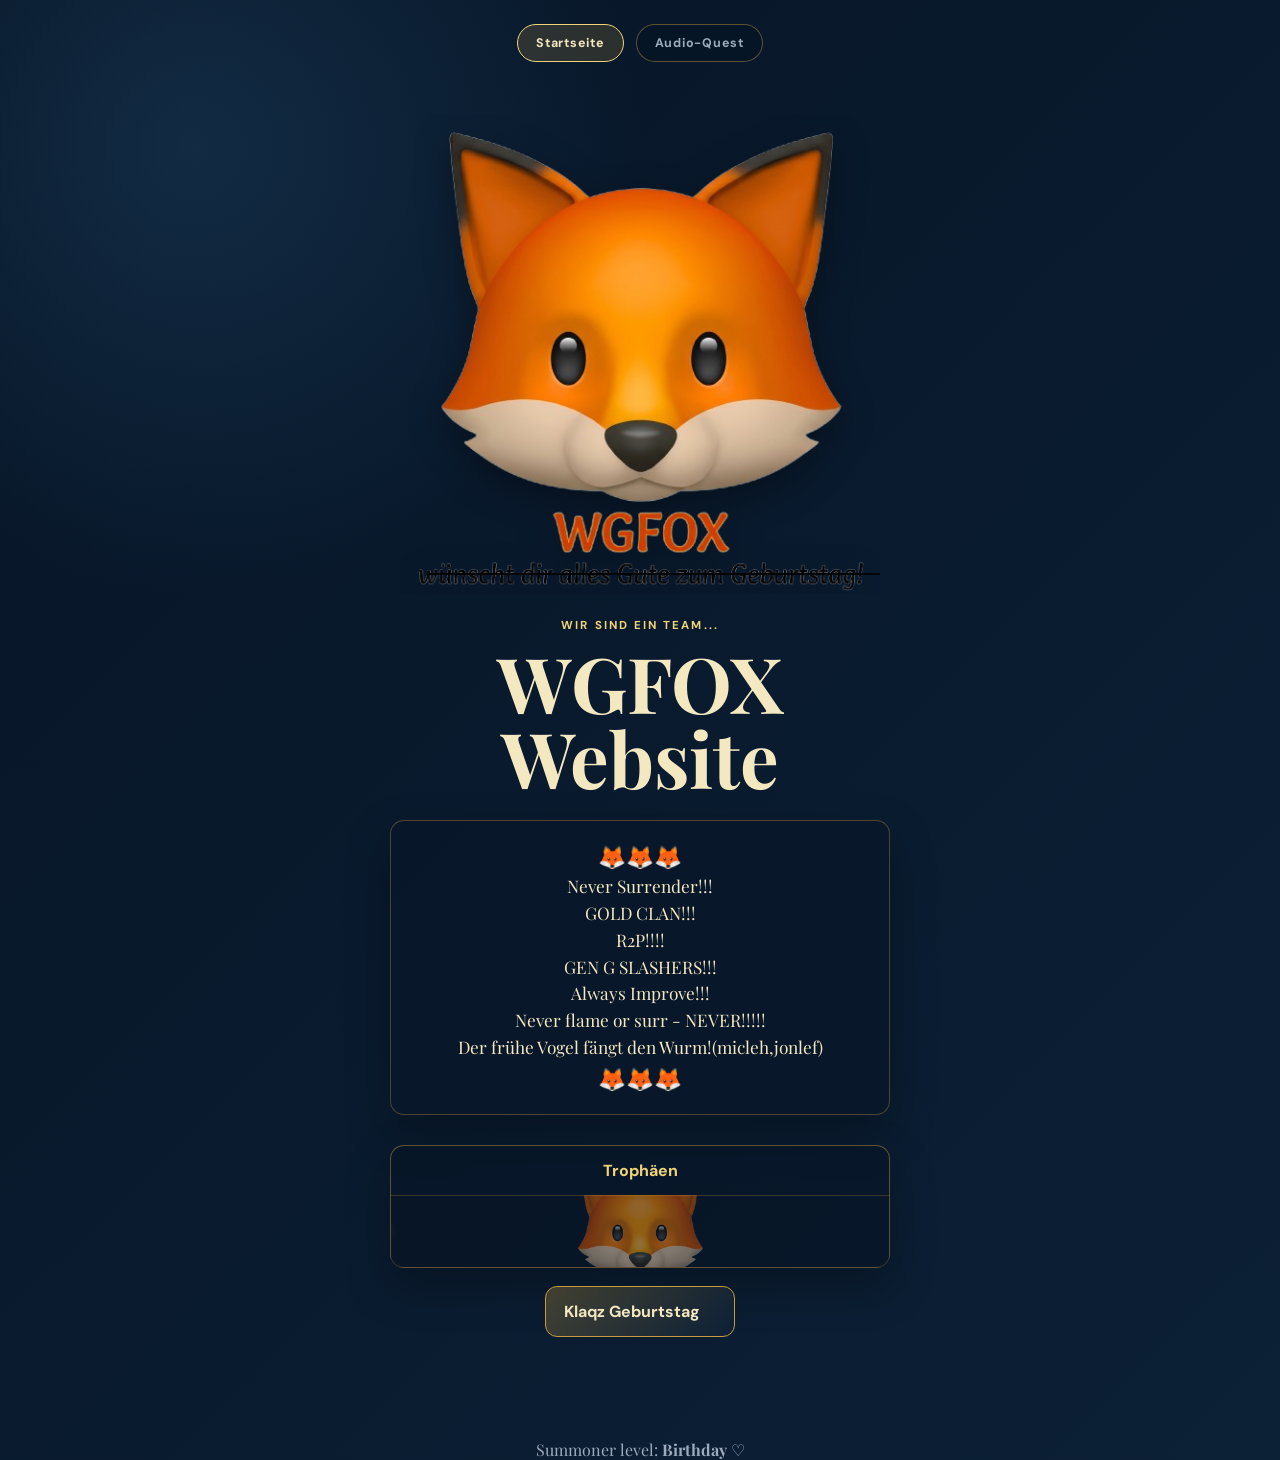
==== commit 1903bf59: "Refine homepage trophies and image styling Co-authored-by: Copilot <223556219+Copilot@users.noreply." ====
--- a/index.html
+++ b/index.html
@@ -28,31 +28,38 @@
 
     <main class="home-shell">
       <section class="home-hero">
-        <img
-          class="home-image"
-          src="media/Gemini_Generated_Image_egxmivegxmivegxm-removebg-preview.png"
-          alt="WGFOX wünscht dir alles Gute zum Geburtstag"
-        />
-        <p class="eyebrow">Summoner birthday event</p>
+        <div class="home-image-stage">
+          <img
+            class="home-image"
+            src="media/Gemini_Generated_Image_egxmivegxmivegxm-removebg-preview.png"
+            alt="WGFOX wünscht dir alles Gute zum Geburtstag"
+          />
+        </div>
+        <p class="eyebrow">Wir sind ein Team...</p>
         <h1>WGFOX<br />Website</h1>
         <div class="wgfox-message">
           <div>🦊🦊🦊</div>
           <div>Never Surrender!!!</div>
           <div>GOLD CLAN!!!</div>
           <div>R2P!!!!</div>
-          <div>Piltover Cup WINNER!!!</div>
-          <div>Shadow Isles Cup WINNER!!!</div>
-          <div>Noxus Cup WINNER!!!</div>
-          <div>Ixtal Cup WINNER!!!</div>
-          <div>Worlds Cup 2nd!!!</div>
-          <div>Ionia Cup 3rd!!</div>
-          <div>Bandle Cup WINNER!!!!</div>
           <div>GEN G SLASHERS!!!</div>
           <div>Always Improve!!!</div>
           <div>Never flame or surr - NEVER!!!!!</div>
           <div>Der frühe Vogel fängt den Wurm!(micleh,jonlef)</div>
           <div>🦊🦊🦊</div>
         </div>
+        <section id="trophies" class="trophy-panel" aria-label="Trophäen">
+          <div class="trophy-heading">Trophäen</div>
+          <div class="trophy-stage">
+            <div class="trophy-runner" aria-label="Gewonnene Cups">
+              <span>🏆 Piltover Cup WINNER!!!</span>
+              <span>🏆 Shadow Isles Cup WINNER!!!</span>
+              <span>🏆 Noxus Cup WINNER!!!</span>
+              <span>🏆 Ixtal Cup WINNER!!!</span>
+              <span>🏆 Bandle Cup WINNER!!!!</span>
+            </div>
+          </div>
+        </section>
         <div class="home-tabs" role="navigation" aria-label="Quest-Bereiche">
           <a class="home-tab primary" href="birthday.html">
             Klaqz Geburtstag
--- a/styles.css
+++ b/styles.css
@@ -84,6 +84,28 @@
   filter: drop-shadow(0 12px 18px rgba(0, 0, 0, 0.35));
 }
 
+.home-image-stage {
+  position: relative;
+  overflow: hidden;
+  width: min(100%, 480px);
+  margin: 0 auto 24px;
+}
+
+.home-image-stage::after {
+  position: absolute;
+  right: 0;
+  bottom: 4%;
+  left: 6%;
+  height: 2px;
+  background: #050505;
+  content: "";
+}
+
+.home-image-stage .home-image {
+  width: 100%;
+  margin: 0;
+}
+
 .eyebrow {
   margin: 0 0 12px;
   color: var(--accent-bright);
@@ -134,6 +156,7 @@
   justify-content: center;
   flex-wrap: wrap;
   gap: 12px;
+  margin-top: 18px;
 }
 
 .home-tab {
@@ -155,6 +178,54 @@
   border-color: var(--accent);
   background: linear-gradient(135deg, rgba(200, 155, 60, 0.3), rgba(12, 32, 54, 0.9));
   color: var(--ink);
+}
+
+.trophy-panel {
+  margin-top: 18px;
+  border: 1px solid rgba(200, 155, 60, 0.45);
+  border-radius: 14px;
+  background: rgba(7, 21, 38, 0.72);
+  box-shadow: var(--shadow);
+}
+
+.trophy-heading {
+  padding: 14px 18px;
+  color: var(--accent-bright);
+  font-weight: 700;
+}
+
+.trophy-stage {
+  position: relative;
+  overflow: hidden;
+  height: 72px;
+  background:
+    linear-gradient(rgba(7, 21, 38, 0.45), rgba(7, 21, 38, 0.45)),
+    url("media/Gemini_Generated_Image_egxmivegxmivegxm-removebg-preview.png")
+      center / auto 150px no-repeat;
+  border-top: 1px solid rgba(200, 155, 60, 0.25);
+}
+
+.trophy-runner {
+  position: absolute;
+  top: 50%;
+  display: flex;
+  gap: 34px;
+  width: max-content;
+  color: var(--ink);
+  font-family: "Playfair Display", Georgia, serif;
+  white-space: nowrap;
+  transform: translate(-100%, -50%);
+  animation: trophy-slide 22s linear infinite;
+}
+
+.trophy-runner span {
+  color: var(--accent-bright);
+  text-shadow: 0 0 12px rgba(240, 212, 119, 0.45);
+}
+
+@keyframes trophy-slide {
+  from { transform: translate(-100%, -50%); }
+  to { transform: translate(100vw, -50%); }
 }
 
 .page-shell {
